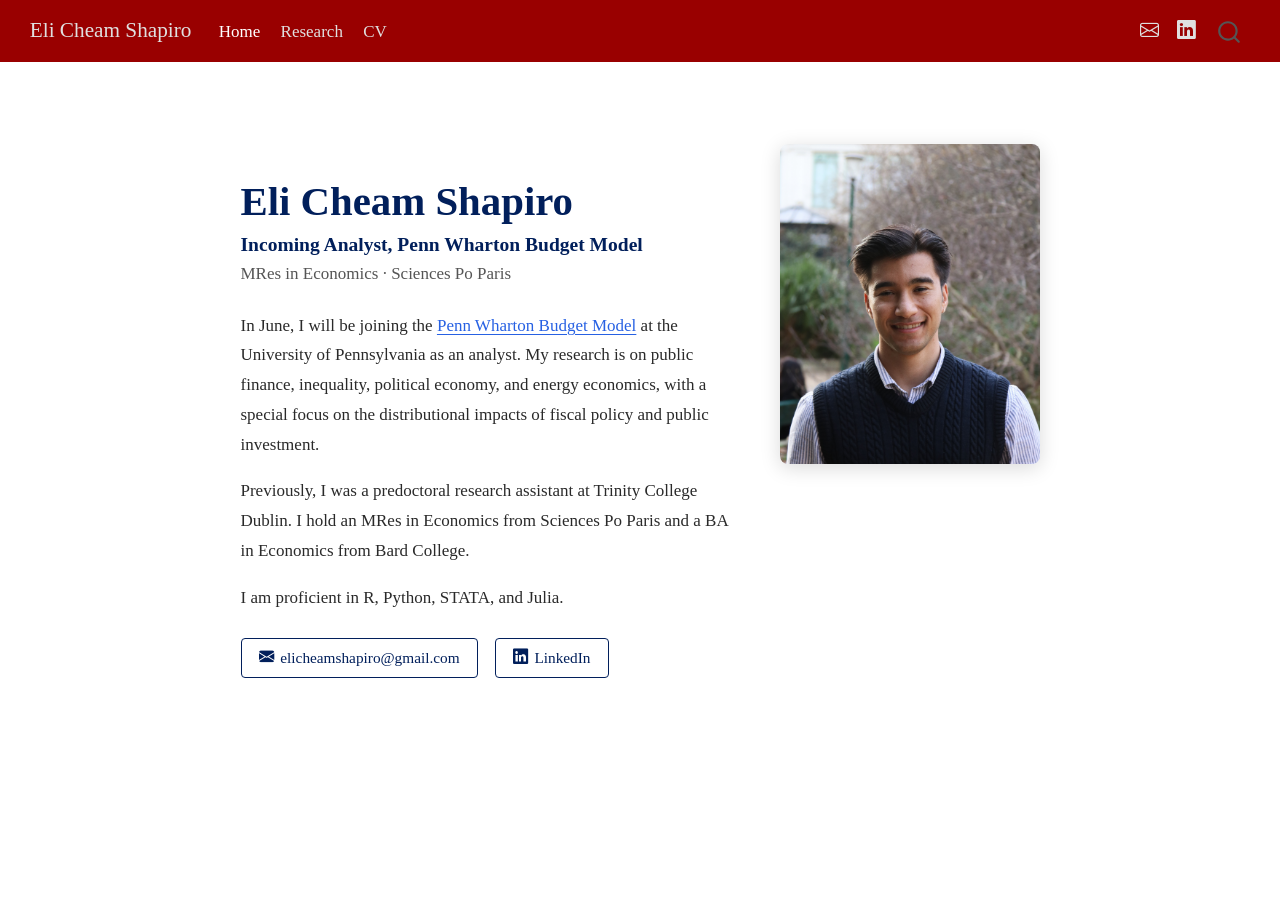
==== docs/index.html @ 426038b1 "Update paper title to utility-level, add energy economics to bio Co-Authored-By: Claude Sonnet 4.6 <" ====
<!DOCTYPE html>
<html xmlns="http://www.w3.org/1999/xhtml" lang="en" xml:lang="en"><head>

<meta charset="utf-8">
<meta name="generator" content="quarto-1.5.57">

<meta name="viewport" content="width=device-width, initial-scale=1.0, user-scalable=yes">


<title>Eli Cheam Shapiro</title>
<style>
code{white-space: pre-wrap;}
span.smallcaps{font-variant: small-caps;}
div.columns{display: flex; gap: min(4vw, 1.5em);}
div.column{flex: auto; overflow-x: auto;}
div.hanging-indent{margin-left: 1.5em; text-indent: -1.5em;}
ul.task-list{list-style: none;}
ul.task-list li input[type="checkbox"] {
  width: 0.8em;
  margin: 0 0.8em 0.2em -1em; /* quarto-specific, see https://github.com/quarto-dev/quarto-cli/issues/4556 */ 
  vertical-align: middle;
}
</style>


<script src="site_libs/quarto-nav/quarto-nav.js"></script>
<script src="site_libs/quarto-nav/headroom.min.js"></script>
<script src="site_libs/clipboard/clipboard.min.js"></script>
<script src="site_libs/quarto-search/autocomplete.umd.js"></script>
<script src="site_libs/quarto-search/fuse.min.js"></script>
<script src="site_libs/quarto-search/quarto-search.js"></script>
<meta name="quarto:offset" content="./">
<script src="site_libs/quarto-html/quarto.js"></script>
<script src="site_libs/quarto-html/popper.min.js"></script>
<script src="site_libs/quarto-html/tippy.umd.min.js"></script>
<script src="site_libs/quarto-html/anchor.min.js"></script>
<link href="site_libs/quarto-html/tippy.css" rel="stylesheet">
<link href="site_libs/quarto-html/quarto-syntax-highlighting.css" rel="stylesheet" id="quarto-text-highlighting-styles">
<script src="site_libs/bootstrap/bootstrap.min.js"></script>
<link href="site_libs/bootstrap/bootstrap-icons.css" rel="stylesheet">
<link href="site_libs/bootstrap/bootstrap.min.css" rel="stylesheet" id="quarto-bootstrap" data-mode="light">
<script id="quarto-search-options" type="application/json">{
  "location": "navbar",
  "copy-button": false,
  "collapse-after": 3,
  "panel-placement": "end",
  "type": "overlay",
  "limit": 50,
  "keyboard-shortcut": [
    "f",
    "/",
    "s"
  ],
  "show-item-context": false,
  "language": {
    "search-no-results-text": "No results",
    "search-matching-documents-text": "matching documents",
    "search-copy-link-title": "Copy link to search",
    "search-hide-matches-text": "Hide additional matches",
    "search-more-match-text": "more match in this document",
    "search-more-matches-text": "more matches in this document",
    "search-clear-button-title": "Clear",
    "search-text-placeholder": "",
    "search-detached-cancel-button-title": "Cancel",
    "search-submit-button-title": "Submit",
    "search-label": "Search"
  }
}</script>


<link rel="stylesheet" href="styles.css">
</head>

<body class="nav-fixed fullcontent">

<div id="quarto-search-results"></div>
  <header id="quarto-header" class="headroom fixed-top">
    <nav class="navbar navbar-expand-lg " data-bs-theme="dark">
      <div class="navbar-container container-fluid">
      <div class="navbar-brand-container mx-auto">
    <a class="navbar-brand" href="./index.html">
    <span class="navbar-title">Eli Cheam Shapiro</span>
    </a>
  </div>
            <div id="quarto-search" class="" title="Search"></div>
          <button class="navbar-toggler" type="button" data-bs-toggle="collapse" data-bs-target="#navbarCollapse" aria-controls="navbarCollapse" role="menu" aria-expanded="false" aria-label="Toggle navigation" onclick="if (window.quartoToggleHeadroom) { window.quartoToggleHeadroom(); }">
  <span class="navbar-toggler-icon"></span>
</button>
          <div class="collapse navbar-collapse" id="navbarCollapse">
            <ul class="navbar-nav navbar-nav-scroll me-auto">
  <li class="nav-item">
    <a class="nav-link active" href="./index.html" aria-current="page"> 
<span class="menu-text">Home</span></a>
  </li>  
  <li class="nav-item">
    <a class="nav-link" href="./research.html"> 
<span class="menu-text">Research</span></a>
  </li>  
  <li class="nav-item">
    <a class="nav-link" href="./cv.html"> 
<span class="menu-text">CV</span></a>
  </li>  
</ul>
            <ul class="navbar-nav navbar-nav-scroll ms-auto">
  <li class="nav-item compact">
    <a class="nav-link" href="mailto:elicheamshapiro@gmail.com"> <i class="bi bi-envelope" role="img">
</i> 
<span class="menu-text"></span></a>
  </li>  
  <li class="nav-item compact">
    <a class="nav-link" href="https://www.linkedin.com/in/eli-cheam-shapiro" target="_blank"> <i class="bi bi-linkedin" role="img">
</i> 
<span class="menu-text"></span></a>
  </li>  
</ul>
          </div> <!-- /navcollapse -->
            <div class="quarto-navbar-tools">
</div>
      </div> <!-- /container-fluid -->
    </nav>
</header>
<!-- content -->
<div id="quarto-content" class="quarto-container page-columns page-rows-contents page-layout-article page-navbar">
<!-- sidebar -->
<!-- margin-sidebar -->
    
<!-- main -->
<main class="content" id="quarto-document-content">




<div class="about-section">
  <div class="about-text">
    <h1 class="about-name">Eli Cheam Shapiro</h1>
    <p class="about-title">Incoming Analyst, Penn Wharton Budget Model</p>
    <p class="about-subtitle">MRes in Economics · Sciences Po Paris</p>

    <p class="about-bio">
      In June, I will be joining the
      <a href="https://budgetmodel.wharton.upenn.edu/" target="_blank">Penn Wharton Budget Model</a>
      at the University of Pennsylvania as an analyst. My research is on public finance, inequality, political economy, and energy economics, with a special focus on the distributional impacts of fiscal policy and public investment.
    </p>

    <p class="about-bio">
      Previously, I was a predoctoral research assistant at Trinity College Dublin.
      I hold an MRes in Economics from Sciences Po Paris
      and a BA in Economics from Bard College.
    </p>

    <p class="about-bio">
      I am proficient in R, Python, STATA, and Julia.
    </p>

    <div class="about-links">
      <a href="mailto:elicheamshapiro@gmail.com" class="about-link">
        <i class="bi bi-envelope-fill"></i> elicheamshapiro@gmail.com
      </a>
      <a href="https://www.linkedin.com/in/eli-cheam-shapiro" target="_blank" class="about-link">
        <i class="bi bi-linkedin"></i> LinkedIn
      </a>
    </div>
  </div>

  <div class="about-photo">
    <img src="assets/photo.jpg" alt="Eli Cheam Shapiro" class="profile-photo">
  </div>
</div>



</main> <!-- /main -->
<script id="quarto-html-after-body" type="application/javascript">
window.document.addEventListener("DOMContentLoaded", function (event) {
  const toggleBodyColorMode = (bsSheetEl) => {
    const mode = bsSheetEl.getAttribute("data-mode");
    const bodyEl = window.document.querySelector("body");
    if (mode === "dark") {
      bodyEl.classList.add("quarto-dark");
      bodyEl.classList.remove("quarto-light");
    } else {
      bodyEl.classList.add("quarto-light");
      bodyEl.classList.remove("quarto-dark");
    }
  }
  const toggleBodyColorPrimary = () => {
    const bsSheetEl = window.document.querySelector("link#quarto-bootstrap");
    if (bsSheetEl) {
      toggleBodyColorMode(bsSheetEl);
    }
  }
  toggleBodyColorPrimary();  
  const icon = "";
  const anchorJS = new window.AnchorJS();
  anchorJS.options = {
    placement: 'right',
    icon: icon
  };
  anchorJS.add('.anchored');
  const isCodeAnnotation = (el) => {
    for (const clz of el.classList) {
      if (clz.startsWith('code-annotation-')) {                     
        return true;
      }
    }
    return false;
  }
  const onCopySuccess = function(e) {
    // button target
    const button = e.trigger;
    // don't keep focus
    button.blur();
    // flash "checked"
    button.classList.add('code-copy-button-checked');
    var currentTitle = button.getAttribute("title");
    button.setAttribute("title", "Copied!");
    let tooltip;
    if (window.bootstrap) {
      button.setAttribute("data-bs-toggle", "tooltip");
      button.setAttribute("data-bs-placement", "left");
      button.setAttribute("data-bs-title", "Copied!");
      tooltip = new bootstrap.Tooltip(button, 
        { trigger: "manual", 
          customClass: "code-copy-button-tooltip",
          offset: [0, -8]});
      tooltip.show();    
    }
    setTimeout(function() {
      if (tooltip) {
        tooltip.hide();
        button.removeAttribute("data-bs-title");
        button.removeAttribute("data-bs-toggle");
        button.removeAttribute("data-bs-placement");
      }
      button.setAttribute("title", currentTitle);
      button.classList.remove('code-copy-button-checked');
    }, 1000);
    // clear code selection
    e.clearSelection();
  }
  const getTextToCopy = function(trigger) {
      const codeEl = trigger.previousElementSibling.cloneNode(true);
      for (const childEl of codeEl.children) {
        if (isCodeAnnotation(childEl)) {
          childEl.remove();
        }
      }
      return codeEl.innerText;
  }
  const clipboard = new window.ClipboardJS('.code-copy-button:not([data-in-quarto-modal])', {
    text: getTextToCopy
  });
  clipboard.on('success', onCopySuccess);
  if (window.document.getElementById('quarto-embedded-source-code-modal')) {
    // For code content inside modals, clipBoardJS needs to be initialized with a container option
    // TODO: Check when it could be a function (https://github.com/zenorocha/clipboard.js/issues/860)
    const clipboardModal = new window.ClipboardJS('.code-copy-button[data-in-quarto-modal]', {
      text: getTextToCopy,
      container: window.document.getElementById('quarto-embedded-source-code-modal')
    });
    clipboardModal.on('success', onCopySuccess);
  }
    var localhostRegex = new RegExp(/^(?:http|https):\/\/localhost\:?[0-9]*\//);
    var mailtoRegex = new RegExp(/^mailto:/);
      var filterRegex = new RegExp('/' + window.location.host + '/');
    var isInternal = (href) => {
        return filterRegex.test(href) || localhostRegex.test(href) || mailtoRegex.test(href);
    }
    // Inspect non-navigation links and adorn them if external
 	var links = window.document.querySelectorAll('a[href]:not(.nav-link):not(.navbar-brand):not(.toc-action):not(.sidebar-link):not(.sidebar-item-toggle):not(.pagination-link):not(.no-external):not([aria-hidden]):not(.dropdown-item):not(.quarto-navigation-tool):not(.about-link)');
    for (var i=0; i<links.length; i++) {
      const link = links[i];
      if (!isInternal(link.href)) {
        // undo the damage that might have been done by quarto-nav.js in the case of
        // links that we want to consider external
        if (link.dataset.originalHref !== undefined) {
          link.href = link.dataset.originalHref;
        }
      }
    }
  function tippyHover(el, contentFn, onTriggerFn, onUntriggerFn) {
    const config = {
      allowHTML: true,
      maxWidth: 500,
      delay: 100,
      arrow: false,
      appendTo: function(el) {
          return el.parentElement;
      },
      interactive: true,
      interactiveBorder: 10,
      theme: 'quarto',
      placement: 'bottom-start',
    };
    if (contentFn) {
      config.content = contentFn;
    }
    if (onTriggerFn) {
      config.onTrigger = onTriggerFn;
    }
    if (onUntriggerFn) {
      config.onUntrigger = onUntriggerFn;
    }
    window.tippy(el, config); 
  }
  const noterefs = window.document.querySelectorAll('a[role="doc-noteref"]');
  for (var i=0; i<noterefs.length; i++) {
    const ref = noterefs[i];
    tippyHover(ref, function() {
      // use id or data attribute instead here
      let href = ref.getAttribute('data-footnote-href') || ref.getAttribute('href');
      try { href = new URL(href).hash; } catch {}
      const id = href.replace(/^#\/?/, "");
      const note = window.document.getElementById(id);
      if (note) {
        return note.innerHTML;
      } else {
        return "";
      }
    });
  }
  const xrefs = window.document.querySelectorAll('a.quarto-xref');
  const processXRef = (id, note) => {
    // Strip column container classes
    const stripColumnClz = (el) => {
      el.classList.remove("page-full", "page-columns");
      if (el.children) {
        for (const child of el.children) {
          stripColumnClz(child);
        }
      }
    }
    stripColumnClz(note)
    if (id === null || id.startsWith('sec-')) {
      // Special case sections, only their first couple elements
      const container = document.createElement("div");
      if (note.children && note.children.length > 2) {
        container.appendChild(note.children[0].cloneNode(true));
        for (let i = 1; i < note.children.length; i++) {
          const child = note.children[i];
          if (child.tagName === "P" && child.innerText === "") {
            continue;
          } else {
            container.appendChild(child.cloneNode(true));
            break;
          }
        }
        if (window.Quarto?.typesetMath) {
          window.Quarto.typesetMath(container);
        }
        return container.innerHTML
      } else {
        if (window.Quarto?.typesetMath) {
          window.Quarto.typesetMath(note);
        }
        return note.innerHTML;
      }
    } else {
      // Remove any anchor links if they are present
      const anchorLink = note.querySelector('a.anchorjs-link');
      if (anchorLink) {
        anchorLink.remove();
      }
      if (window.Quarto?.typesetMath) {
        window.Quarto.typesetMath(note);
      }
      // TODO in 1.5, we should make sure this works without a callout special case
      if (note.classList.contains("callout")) {
        return note.outerHTML;
      } else {
        return note.innerHTML;
      }
    }
  }
  for (var i=0; i<xrefs.length; i++) {
    const xref = xrefs[i];
    tippyHover(xref, undefined, function(instance) {
      instance.disable();
      let url = xref.getAttribute('href');
      let hash = undefined; 
      if (url.startsWith('#')) {
        hash = url;
      } else {
        try { hash = new URL(url).hash; } catch {}
      }
      if (hash) {
        const id = hash.replace(/^#\/?/, "");
        const note = window.document.getElementById(id);
        if (note !== null) {
          try {
            const html = processXRef(id, note.cloneNode(true));
            instance.setContent(html);
          } finally {
            instance.enable();
            instance.show();
          }
        } else {
          // See if we can fetch this
          fetch(url.split('#')[0])
          .then(res => res.text())
          .then(html => {
            const parser = new DOMParser();
            const htmlDoc = parser.parseFromString(html, "text/html");
            const note = htmlDoc.getElementById(id);
            if (note !== null) {
              const html = processXRef(id, note);
              instance.setContent(html);
            } 
          }).finally(() => {
            instance.enable();
            instance.show();
          });
        }
      } else {
        // See if we can fetch a full url (with no hash to target)
        // This is a special case and we should probably do some content thinning / targeting
        fetch(url)
        .then(res => res.text())
        .then(html => {
          const parser = new DOMParser();
          const htmlDoc = parser.parseFromString(html, "text/html");
          const note = htmlDoc.querySelector('main.content');
          if (note !== null) {
            // This should only happen for chapter cross references
            // (since there is no id in the URL)
            // remove the first header
            if (note.children.length > 0 && note.children[0].tagName === "HEADER") {
              note.children[0].remove();
            }
            const html = processXRef(null, note);
            instance.setContent(html);
          } 
        }).finally(() => {
          instance.enable();
          instance.show();
        });
      }
    }, function(instance) {
    });
  }
      let selectedAnnoteEl;
      const selectorForAnnotation = ( cell, annotation) => {
        let cellAttr = 'data-code-cell="' + cell + '"';
        let lineAttr = 'data-code-annotation="' +  annotation + '"';
        const selector = 'span[' + cellAttr + '][' + lineAttr + ']';
        return selector;
      }
      const selectCodeLines = (annoteEl) => {
        const doc = window.document;
        const targetCell = annoteEl.getAttribute("data-target-cell");
        const targetAnnotation = annoteEl.getAttribute("data-target-annotation");
        const annoteSpan = window.document.querySelector(selectorForAnnotation(targetCell, targetAnnotation));
        const lines = annoteSpan.getAttribute("data-code-lines").split(",");
        const lineIds = lines.map((line) => {
          return targetCell + "-" + line;
        })
        let top = null;
        let height = null;
        let parent = null;
        if (lineIds.length > 0) {
            //compute the position of the single el (top and bottom and make a div)
            const el = window.document.getElementById(lineIds[0]);
            top = el.offsetTop;
            height = el.offsetHeight;
            parent = el.parentElement.parentElement;
          if (lineIds.length > 1) {
            const lastEl = window.document.getElementById(lineIds[lineIds.length - 1]);
            const bottom = lastEl.offsetTop + lastEl.offsetHeight;
            height = bottom - top;
          }
          if (top !== null && height !== null && parent !== null) {
            // cook up a div (if necessary) and position it 
            let div = window.document.getElementById("code-annotation-line-highlight");
            if (div === null) {
              div = window.document.createElement("div");
              div.setAttribute("id", "code-annotation-line-highlight");
              div.style.position = 'absolute';
              parent.appendChild(div);
            }
            div.style.top = top - 2 + "px";
            div.style.height = height + 4 + "px";
            div.style.left = 0;
            let gutterDiv = window.document.getElementById("code-annotation-line-highlight-gutter");
            if (gutterDiv === null) {
              gutterDiv = window.document.createElement("div");
              gutterDiv.setAttribute("id", "code-annotation-line-highlight-gutter");
              gutterDiv.style.position = 'absolute';
              const codeCell = window.document.getElementById(targetCell);
              const gutter = codeCell.querySelector('.code-annotation-gutter');
              gutter.appendChild(gutterDiv);
            }
            gutterDiv.style.top = top - 2 + "px";
            gutterDiv.style.height = height + 4 + "px";
          }
          selectedAnnoteEl = annoteEl;
        }
      };
      const unselectCodeLines = () => {
        const elementsIds = ["code-annotation-line-highlight", "code-annotation-line-highlight-gutter"];
        elementsIds.forEach((elId) => {
          const div = window.document.getElementById(elId);
          if (div) {
            div.remove();
          }
        });
        selectedAnnoteEl = undefined;
      };
        // Handle positioning of the toggle
    window.addEventListener(
      "resize",
      throttle(() => {
        elRect = undefined;
        if (selectedAnnoteEl) {
          selectCodeLines(selectedAnnoteEl);
        }
      }, 10)
    );
    function throttle(fn, ms) {
    let throttle = false;
    let timer;
      return (...args) => {
        if(!throttle) { // first call gets through
            fn.apply(this, args);
            throttle = true;
        } else { // all the others get throttled
            if(timer) clearTimeout(timer); // cancel #2
            timer = setTimeout(() => {
              fn.apply(this, args);
              timer = throttle = false;
            }, ms);
        }
      };
    }
      // Attach click handler to the DT
      const annoteDls = window.document.querySelectorAll('dt[data-target-cell]');
      for (const annoteDlNode of annoteDls) {
        annoteDlNode.addEventListener('click', (event) => {
          const clickedEl = event.target;
          if (clickedEl !== selectedAnnoteEl) {
            unselectCodeLines();
            const activeEl = window.document.querySelector('dt[data-target-cell].code-annotation-active');
            if (activeEl) {
              activeEl.classList.remove('code-annotation-active');
            }
            selectCodeLines(clickedEl);
            clickedEl.classList.add('code-annotation-active');
          } else {
            // Unselect the line
            unselectCodeLines();
            clickedEl.classList.remove('code-annotation-active');
          }
        });
      }
  const findCites = (el) => {
    const parentEl = el.parentElement;
    if (parentEl) {
      const cites = parentEl.dataset.cites;
      if (cites) {
        return {
          el,
          cites: cites.split(' ')
        };
      } else {
        return findCites(el.parentElement)
      }
    } else {
      return undefined;
    }
  };
  var bibliorefs = window.document.querySelectorAll('a[role="doc-biblioref"]');
  for (var i=0; i<bibliorefs.length; i++) {
    const ref = bibliorefs[i];
    const citeInfo = findCites(ref);
    if (citeInfo) {
      tippyHover(citeInfo.el, function() {
        var popup = window.document.createElement('div');
        citeInfo.cites.forEach(function(cite) {
          var citeDiv = window.document.createElement('div');
          citeDiv.classList.add('hanging-indent');
          citeDiv.classList.add('csl-entry');
          var biblioDiv = window.document.getElementById('ref-' + cite);
          if (biblioDiv) {
            citeDiv.innerHTML = biblioDiv.innerHTML;
          }
          popup.appendChild(citeDiv);
        });
        return popup.innerHTML;
      });
    }
  }
});
</script>
</div> <!-- /content -->




</body></html>
---- docs/site_libs/quarto-html/tippy.css ----
.tippy-box[data-animation=fade][data-state=hidden]{opacity:0}[data-tippy-root]{max-width:calc(100vw - 10px)}.tippy-box{position:relative;background-color:#333;color:#fff;border-radius:4px;font-size:14px;line-height:1.4;white-space:normal;outline:0;transition-property:transform,visibility,opacity}.tippy-box[data-placement^=top]>.tippy-arrow{bottom:0}.tippy-box[data-placement^=top]>.tippy-arrow:before{bottom:-7px;left:0;border-width:8px 8px 0;border-top-color:initial;transform-origin:center top}.tippy-box[data-placement^=bottom]>.tippy-arrow{top:0}.tippy-box[data-placement^=bottom]>.tippy-arrow:before{top:-7px;left:0;border-width:0 8px 8px;border-bottom-color:initial;transform-origin:center bottom}.tippy-box[data-placement^=left]>.tippy-arrow{right:0}.tippy-box[data-placement^=left]>.tippy-arrow:before{border-width:8px 0 8px 8px;border-left-color:initial;right:-7px;transform-origin:center left}.tippy-box[data-placement^=right]>.tippy-arrow{left:0}.tippy-box[data-placement^=right]>.tippy-arrow:before{left:-7px;border-width:8px 8px 8px 0;border-right-color:initial;transform-origin:center right}.tippy-box[data-inertia][data-state=visible]{transition-timing-function:cubic-bezier(.54,1.5,.38,1.11)}.tippy-arrow{width:16px;height:16px;color:#333}.tippy-arrow:before{content:"";position:absolute;border-color:transparent;border-style:solid}.tippy-content{position:relative;padding:5px 9px;z-index:1}
---- docs/site_libs/quarto-html/quarto-syntax-highlighting.css ----
/* quarto syntax highlight colors */
:root {
  --quarto-hl-ot-color: #003B4F;
  --quarto-hl-at-color: #657422;
  --quarto-hl-ss-color: #20794D;
  --quarto-hl-an-color: #5E5E5E;
  --quarto-hl-fu-color: #4758AB;
  --quarto-hl-st-color: #20794D;
  --quarto-hl-cf-color: #003B4F;
  --quarto-hl-op-color: #5E5E5E;
  --quarto-hl-er-color: #AD0000;
  --quarto-hl-bn-color: #AD0000;
  --quarto-hl-al-color: #AD0000;
  --quarto-hl-va-color: #111111;
  --quarto-hl-bu-color: inherit;
  --quarto-hl-ex-color: inherit;
  --quarto-hl-pp-color: #AD0000;
  --quarto-hl-in-color: #5E5E5E;
  --quarto-hl-vs-color: #20794D;
  --quarto-hl-wa-color: #5E5E5E;
  --quarto-hl-do-color: #5E5E5E;
  --quarto-hl-im-color: #00769E;
  --quarto-hl-ch-color: #20794D;
  --quarto-hl-dt-color: #AD0000;
  --quarto-hl-fl-color: #AD0000;
  --quarto-hl-co-color: #5E5E5E;
  --quarto-hl-cv-color: #5E5E5E;
  --quarto-hl-cn-color: #8f5902;
  --quarto-hl-sc-color: #5E5E5E;
  --quarto-hl-dv-color: #AD0000;
  --quarto-hl-kw-color: #003B4F;
}

/* other quarto variables */
:root {
  --quarto-font-monospace: SFMono-Regular, Menlo, Monaco, Consolas, "Liberation Mono", "Courier New", monospace;
}

pre > code.sourceCode > span {
  color: #003B4F;
}

code span {
  color: #003B4F;
}

code.sourceCode > span {
  color: #003B4F;
}

div.sourceCode,
div.sourceCode pre.sourceCode {
  color: #003B4F;
}

code span.ot {
  color: #003B4F;
  font-style: inherit;
}

code span.at {
  color: #657422;
  font-style: inherit;
}

code span.ss {
  color: #20794D;
  font-style: inherit;
}

code span.an {
  color: #5E5E5E;
  font-style: inherit;
}

code span.fu {
  color: #4758AB;
  font-style: inherit;
}

code span.st {
  color: #20794D;
  font-style: inherit;
}

code span.cf {
  color: #003B4F;
  font-weight: bold;
  font-style: inherit;
}

code span.op {
  color: #5E5E5E;
  font-style: inherit;
}

code span.er {
  color: #AD0000;
  font-style: inherit;
}

code span.bn {
  color: #AD0000;
  font-style: inherit;
}

code span.al {
  color: #AD0000;
  font-style: inherit;
}

code span.va {
  color: #111111;
  font-style: inherit;
}

code span.bu {
  font-style: inherit;
}

code span.ex {
  font-style: inherit;
}

code span.pp {
  color: #AD0000;
  font-style: inherit;
}

code span.in {
  color: #5E5E5E;
  font-style: inherit;
}

code span.vs {
  color: #20794D;
  font-style: inherit;
}

code span.wa {
  color: #5E5E5E;
  font-style: italic;
}

code span.do {
  color: #5E5E5E;
  font-style: italic;
}

code span.im {
  color: #00769E;
  font-style: inherit;
}

code span.ch {
  color: #20794D;
  font-style: inherit;
}

code span.dt {
  color: #AD0000;
  font-style: inherit;
}

code span.fl {
  color: #AD0000;
  font-style: inherit;
}

code span.co {
  color: #5E5E5E;
  font-style: inherit;
}

code span.cv {
  color: #5E5E5E;
  font-style: italic;
}

code span.cn {
  color: #8f5902;
  font-style: inherit;
}

code span.sc {
  color: #5E5E5E;
  font-style: inherit;
}

code span.dv {
  color: #AD0000;
  font-style: inherit;
}

code span.kw {
  color: #003B4F;
  font-weight: bold;
  font-style: inherit;
}

.prevent-inlining {
  content: "</";
}

/*# sourceMappingURL=debc5d5d77c3f9108843748ff7464032.css.map */
---- docs/styles.css ----
/* ── Penn Colors ── */
/* Penn Blue: #011F5B | Penn Red: #990000 */

/* ── General ── */
body {
  font-family: "Georgia", serif;
  color: #1a1a1a;
}

.navbar {
  background-color: #990000 !important;
}

.navbar-nav.navbar-nav-scroll {
  overflow: visible !important;
  flex-wrap: nowrap !important;
}

.navbar-brand,
.nav-link {
  color: #e0e0e0 !important;
}

.nav-link:hover,
.nav-link.active {
  color: #ffffff !important;
}

/* ── Home / About section ── */
.about-section {
  display: flex;
  flex-direction: row;
  align-items: flex-start;
  gap: 3rem;
  margin-top: 3rem;
  max-width: 960px;
}

.about-text {
  flex: 1;
}

.about-name {
  font-size: 2.4rem;
  font-weight: 700;
  margin-bottom: 0.2rem;
  color: #011F5B;
}

.about-title {
  font-size: 1.15rem;
  font-weight: 600;
  color: #011F5B;
  margin-bottom: 0.1rem;
}

.about-subtitle {
  font-size: 1rem;
  color: #555;
  margin-bottom: 1.4rem;
}

.about-bio {
  font-size: 1rem;
  line-height: 1.75;
  margin-bottom: 1rem;
  color: #2a2a2a;
}

.about-links {
  display: flex;
  flex-wrap: wrap;
  gap: 1rem;
  margin-top: 1.5rem;
}

.about-link {
  display: inline-flex;
  align-items: center;
  gap: 0.4rem;
  padding: 0.45rem 1rem;
  border: 1.5px solid #011F5B;
  border-radius: 4px;
  color: #011F5B;
  text-decoration: none;
  font-size: 0.9rem;
  transition: background-color 0.2s, color 0.2s;
}

.about-link:hover {
  background-color: #011F5B;
  color: #fff;
}

/* ── Profile photo ── */
.about-photo {
  flex-shrink: 0;
  width: 260px;
}

.profile-photo {
  width: 100%;
  border-radius: 8px;
  object-fit: cover;
  box-shadow: 0 4px 20px rgba(0, 0, 0, 0.15);
}

/* ── Research page ── */
h3 {
  margin-top: 2rem;
  color: #011F5B;
  font-size: 1.15rem;
}

hr {
  border-top: 1px solid #ddd;
  margin: 1.5rem 0;
}

.paper-btn {
  display: inline-block;
  padding: 0.2rem 0.6rem;
  border: 1.5px solid #011F5B;
  border-radius: 4px;
  color: #011F5B !important;
  text-decoration: none !important;
  font-size: 0.85rem;
  font-family: sans-serif;
  margin-right: 0.3rem;
  margin-bottom: 0.8rem;
  transition: background-color 0.2s, color 0.2s;
}

.paper-btn:hover {
  background-color: #011F5B;
  color: #fff !important;
}


/* ── CV entries ── */
.cv-entry {
  margin-bottom: 1.6rem;
}

.cv-header {
  display: flex;
  justify-content: space-between;
  align-items: baseline;
  gap: 1.5rem;
}

.cv-org {
  font-weight: 800;
  color: #1a1a1a;
}

.cv-date {
  white-space: nowrap;
  flex-shrink: 0;
  color: #333;
}

.cv-role {
  font-style: italic;
  margin-top: 0.2rem;
}

.cv-detail {
  margin-top: 0.2rem;
  color: #333;
}

/* ── Responsive ── */
@media (max-width: 768px) {
  .about-section {
    flex-direction: column-reverse;
  }
  .about-photo {
    width: 100%;
    max-width: 300px;
    margin: 0 auto;
  }
}
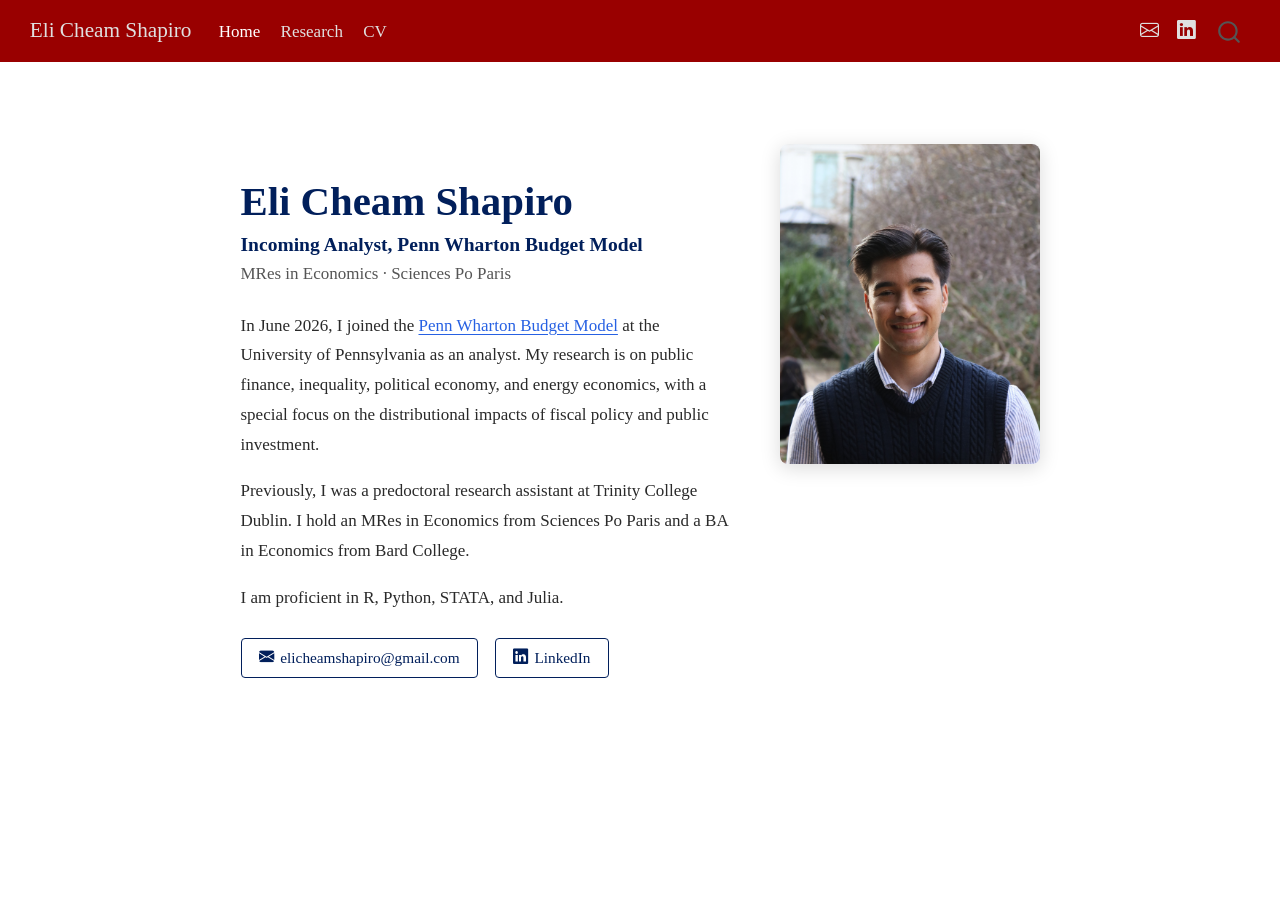
==== commit af3ad693: "Update bio to reflect joining PWBM in June 2026 Co-Authored-By: Claude Sonnet 4.6 <noreply@anthropic" ====
--- a/docs/index.html
+++ b/docs/index.html
@@ -137,7 +137,7 @@
     <p class="about-subtitle">MRes in Economics · Sciences Po Paris</p>
 
     <p class="about-bio">
-      In June, I will be joining the
+      In June 2026, I joined the
       <a href="https://budgetmodel.wharton.upenn.edu/" target="_blank">Penn Wharton Budget Model</a>
       at the University of Pennsylvania as an analyst. My research is on public finance, inequality, political economy, and energy economics, with a special focus on the distributional impacts of fiscal policy and public investment.
     </p>
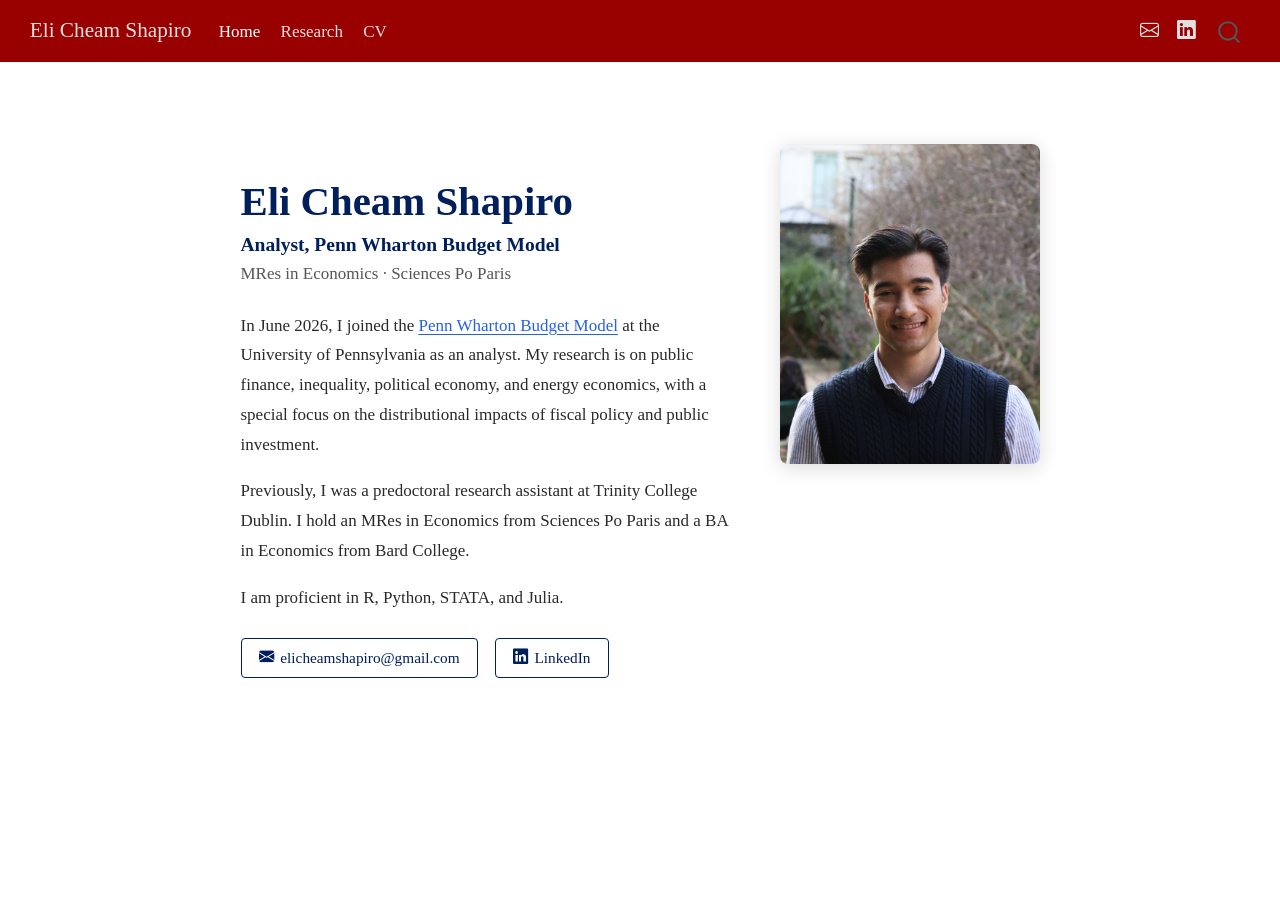
==== commit 72cfb02f: "Remove 'Incoming' from title Co-Authored-By: Claude Sonnet 4.6 <noreply@anthropic.com>" ====
--- a/docs/index.html
+++ b/docs/index.html
@@ -133,7 +133,7 @@
 <div class="about-section">
   <div class="about-text">
     <h1 class="about-name">Eli Cheam Shapiro</h1>
-    <p class="about-title">Incoming Analyst, Penn Wharton Budget Model</p>
+    <p class="about-title">Analyst, Penn Wharton Budget Model</p>
     <p class="about-subtitle">MRes in Economics · Sciences Po Paris</p>
 
     <p class="about-bio">
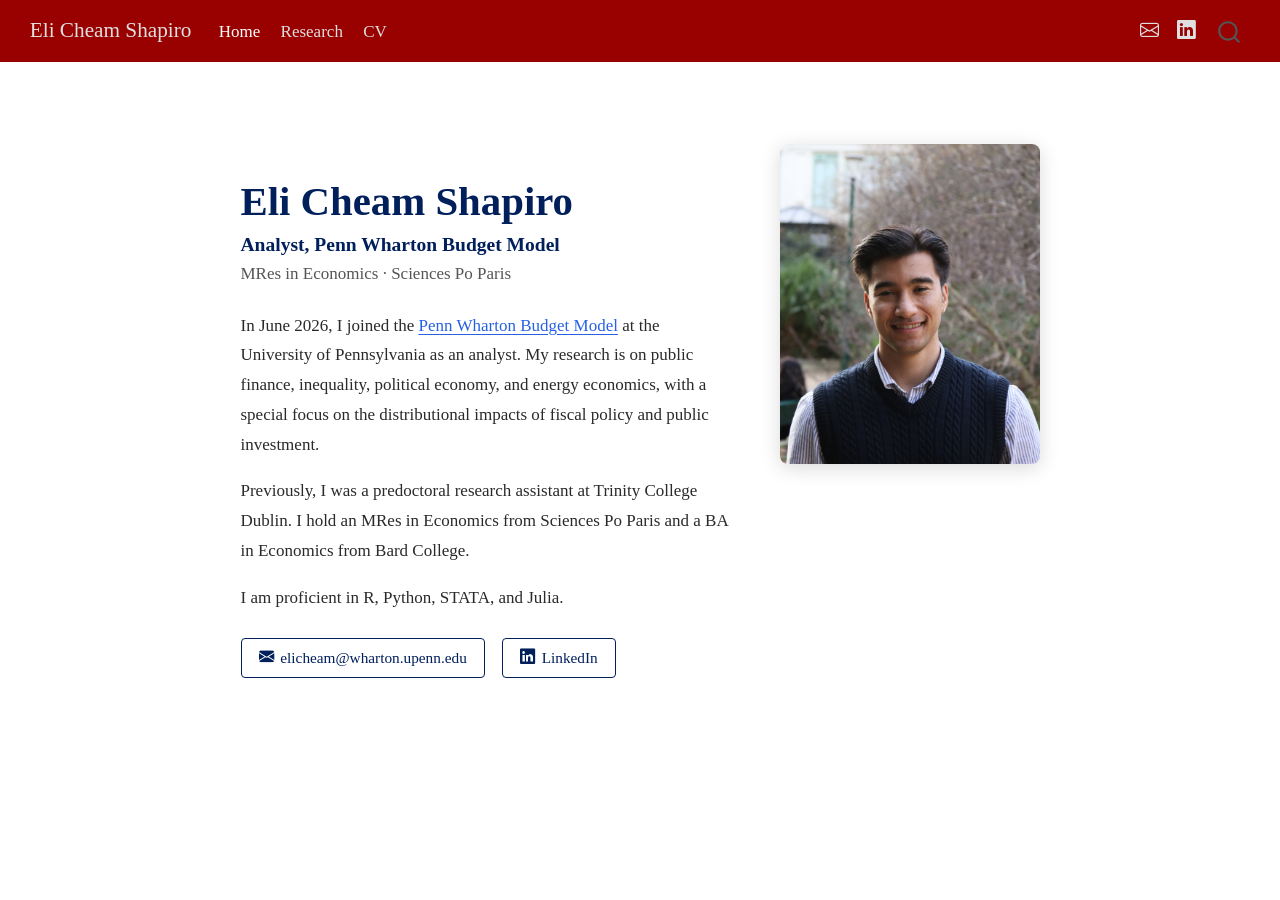
==== commit 6da5e545: "Update email to Wharton address Co-Authored-By: Claude Sonnet 4.6 <noreply@anthropic.com>" ====
--- a/docs/index.html
+++ b/docs/index.html
@@ -103,7 +103,7 @@
 </ul>
             <ul class="navbar-nav navbar-nav-scroll ms-auto">
   <li class="nav-item compact">
-    <a class="nav-link" href="mailto:elicheamshapiro@gmail.com"> <i class="bi bi-envelope" role="img">
+    <a class="nav-link" href="mailto:elicheam@wharton.upenn.edu"> <i class="bi bi-envelope" role="img">
 </i> 
 <span class="menu-text"></span></a>
   </li>  
@@ -153,8 +153,8 @@
     </p>
 
     <div class="about-links">
-      <a href="mailto:elicheamshapiro@gmail.com" class="about-link">
-        <i class="bi bi-envelope-fill"></i> elicheamshapiro@gmail.com
+      <a href="mailto:elicheam@wharton.upenn.edu" class="about-link">
+        <i class="bi bi-envelope-fill"></i> elicheam@wharton.upenn.edu
       </a>
       <a href="https://www.linkedin.com/in/eli-cheam-shapiro" target="_blank" class="about-link">
         <i class="bi bi-linkedin"></i> LinkedIn
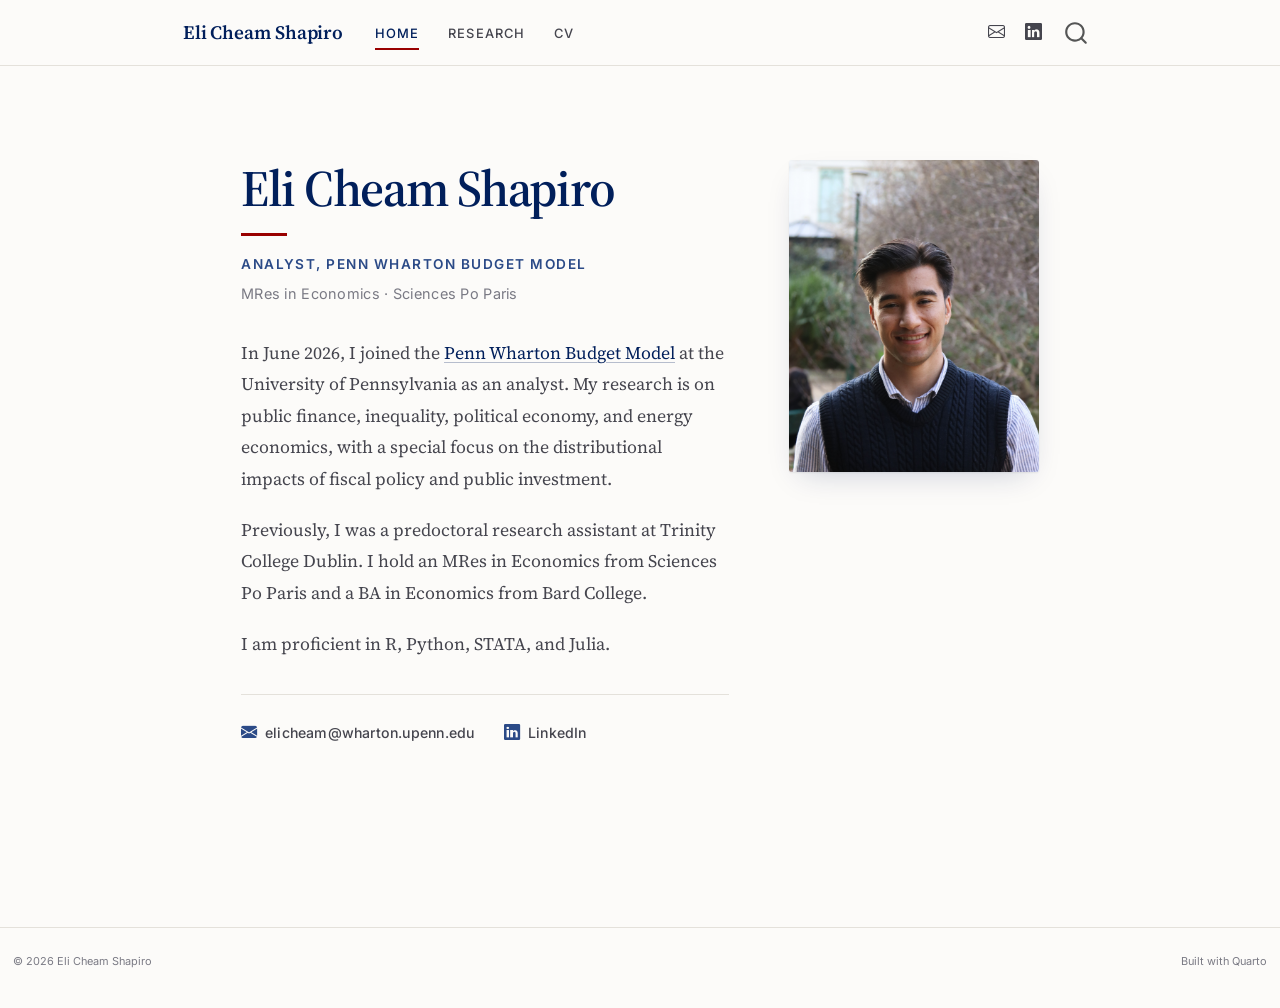
==== commit 84aefed7: "Redesign site: new type system, navy/red palette, restyled pages - Load Source Serif 4 + Inter; repl" ====
--- a/docs/index.html
+++ b/docs/index.html
@@ -24,7 +24,6 @@
 
 
 <script src="site_libs/quarto-nav/quarto-nav.js"></script>
-<script src="site_libs/quarto-nav/headroom.min.js"></script>
 <script src="site_libs/clipboard/clipboard.min.js"></script>
 <script src="site_libs/quarto-search/autocomplete.umd.js"></script>
 <script src="site_libs/quarto-search/fuse.min.js"></script>
@@ -33,7 +32,6 @@
 <script src="site_libs/quarto-html/quarto.js"></script>
 <script src="site_libs/quarto-html/popper.min.js"></script>
 <script src="site_libs/quarto-html/tippy.umd.min.js"></script>
-<script src="site_libs/quarto-html/anchor.min.js"></script>
 <link href="site_libs/quarto-html/tippy.css" rel="stylesheet">
 <link href="site_libs/quarto-html/quarto-syntax-highlighting.css" rel="stylesheet" id="quarto-text-highlighting-styles">
 <script src="site_libs/bootstrap/bootstrap.min.js"></script>
@@ -66,6 +64,9 @@
     "search-label": "Search"
   }
 }</script>
+<link rel="preconnect" href="https://fonts.googleapis.com">
+<link rel="preconnect" href="https://fonts.gstatic.com" crossorigin="">
+<link href="https://fonts.googleapis.com/css2?family=Source+Serif+4:ital,opsz,wght@0,8..60,400;0,8..60,600;1,8..60,400&amp;family=Inter:wght@400;500;600&amp;display=swap" rel="stylesheet">
 
 
 <link rel="stylesheet" href="styles.css">
@@ -103,12 +104,12 @@
 </ul>
             <ul class="navbar-nav navbar-nav-scroll ms-auto">
   <li class="nav-item compact">
-    <a class="nav-link" href="mailto:elicheam@wharton.upenn.edu"> <i class="bi bi-envelope" role="img">
+    <a class="nav-link" href="mailto:elicheam@wharton.upenn.edu"> <i class="bi bi-envelope" role="img" aria-label="Email">
 </i> 
 <span class="menu-text"></span></a>
   </li>  
   <li class="nav-item compact">
-    <a class="nav-link" href="https://www.linkedin.com/in/eli-cheam-shapiro" target="_blank"> <i class="bi bi-linkedin" role="img">
+    <a class="nav-link" href="https://www.linkedin.com/in/eli-cheam-shapiro" target="_blank"> <i class="bi bi-linkedin" role="img" aria-label="LinkedIn">
 </i> 
 <span class="menu-text"></span></a>
   </li>  
@@ -190,13 +191,6 @@
     }
   }
   toggleBodyColorPrimary();  
-  const icon = "";
-  const anchorJS = new window.AnchorJS();
-  anchorJS.options = {
-    placement: 'right',
-    icon: icon
-  };
-  anchorJS.add('.anchored');
   const isCodeAnnotation = (el) => {
     for (const clz of el.classList) {
       if (clz.startsWith('code-annotation-')) {                     
@@ -591,6 +585,19 @@
 });
 </script>
 </div> <!-- /content -->
+<footer class="footer">
+  <div class="nav-footer">
+    <div class="nav-footer-left">
+<p>© 2026 Eli Cheam Shapiro</p>
+</div>   
+    <div class="nav-footer-center">
+      &nbsp;
+    </div>
+    <div class="nav-footer-right">
+<p>Built with <a href="https://quarto.org">Quarto</a></p>
+</div>
+  </div>
+</footer>
 
 
 
--- a/docs/styles.css
+++ b/docs/styles.css
@@ -1,14 +1,100 @@
-/* ── Penn Colors ── */
-/* Penn Blue: #011F5B | Penn Red: #990000 */
-
-/* ── General ── */
+/* ==========================================================================
+   Eli Cheam Shapiro — personal site
+   Palette anchored on Penn Blue (#011F5B) with Penn Red (#990000) as accent.
+   ========================================================================== */
+
+:root {
+  /* Ink */
+  --ink:        #1b1b1f;
+  --ink-soft:   #45454e;
+  --ink-faint:  #7a7a84;
+
+  /* Brand */
+  --navy:       #011F5B;
+  --navy-soft:  #2b4a87;
+  --red:        #990000;
+
+  /* Ground */
+  --paper:      #fcfbf9;
+  --surface:    #ffffff;
+  --rule:       #e4e1db;
+  --rule-soft:  #efedE8;
+
+  /* Type */
+  --serif: "Source Serif 4", Georgia, "Times New Roman", serif;
+  --sans:  "Inter", -apple-system, BlinkMacSystemFont, "Segoe UI", sans-serif;
+
+  /* Rhythm */
+  --measure: 64ch;
+  --pad:     1.5rem;
+}
+
+/* ── Base ────────────────────────────────────────────────────────────────── */
+
+html {
+  scroll-behavior: smooth;
+}
+
 body {
-  font-family: "Georgia", serif;
-  color: #1a1a1a;
-}
+  font-family: var(--serif);
+  font-size: 1.02rem;
+  line-height: 1.72;
+  color: var(--ink);
+  background-color: var(--paper);
+  -webkit-font-smoothing: antialiased;
+  text-rendering: optimizeLegibility;
+}
+
+main.content,
+#quarto-content > main {
+  max-width: 940px;
+  padding-top: 1rem;
+}
+
+a {
+  color: var(--navy);
+  text-decoration-color: rgba(1, 31, 91, 0.28);
+  text-underline-offset: 0.18em;
+  text-decoration-thickness: 1px;
+  transition: color 0.18s ease, text-decoration-color 0.18s ease;
+}
+
+a:hover {
+  color: var(--red);
+  text-decoration-color: rgba(153, 0, 0, 0.5);
+}
+
+::selection {
+  background: rgba(1, 31, 91, 0.14);
+}
+
+/* ── Navbar ──────────────────────────────────────────────────────────────── */
 
 .navbar {
-  background-color: #990000 !important;
+  background-color: rgba(252, 251, 249, 0.92) !important;
+  backdrop-filter: saturate(180%) blur(10px);
+  -webkit-backdrop-filter: saturate(180%) blur(10px);
+  border-bottom: 1px solid var(--rule);
+  padding-top: 0.55rem;
+  padding-bottom: 0.55rem;
+  box-shadow: none;
+}
+
+.navbar > .container-fluid,
+.navbar > .container {
+  max-width: 940px;
+}
+
+.navbar-brand {
+  font-family: var(--serif) !important;
+  font-size: 1.12rem !important;
+  font-weight: 600 !important;
+  letter-spacing: -0.005em;
+  color: var(--navy) !important;
+}
+
+.navbar-brand:hover {
+  color: var(--red) !important;
 }
 
 .navbar-nav.navbar-nav-scroll {
@@ -16,130 +102,375 @@
   flex-wrap: nowrap !important;
 }
 
-.navbar-brand,
-.nav-link {
-  color: #e0e0e0 !important;
-}
-
-.nav-link:hover,
-.nav-link.active {
-  color: #ffffff !important;
-}
-
-/* ── Home / About section ── */
+.navbar .nav-link {
+  position: relative;
+  font-family: var(--sans) !important;
+  font-size: 0.76rem !important;
+  font-weight: 500;
+  letter-spacing: 0.09em;
+  text-transform: uppercase;
+  color: var(--ink-soft) !important;
+  padding-left: 0.85rem !important;
+  padding-right: 0.85rem !important;
+}
+
+/* Red underline grows in on hover / stays on the active page */
+.navbar .nav-link::after {
+  content: "";
+  position: absolute;
+  left: 0.85rem;
+  right: 0.85rem;
+  bottom: 0.15rem;
+  height: 2px;
+  background: var(--red);
+  transform: scaleX(0);
+  transform-origin: left;
+  transition: transform 0.22s ease;
+}
+
+.navbar .nav-link:hover,
+.navbar .nav-link.active {
+  color: var(--navy) !important;
+}
+
+.navbar .nav-link:hover::after,
+.navbar .nav-link.active::after {
+  transform: scaleX(1);
+}
+
+/* Icon links on the right sit closer together and lose the underline */
+.navbar .navbar-nav.ms-auto .nav-link,
+.navbar .quarto-navbar-tools .nav-link {
+  font-size: 1rem !important;
+  padding-left: 0.5rem !important;
+  padding-right: 0.5rem !important;
+}
+
+.navbar .navbar-nav.ms-auto .nav-link::after,
+.navbar .quarto-navbar-tools .nav-link::after {
+  display: none;
+}
+
+.navbar-toggler {
+  border-color: var(--rule);
+}
+
+/* ── Page titles (Research, CV) ──────────────────────────────────────────── */
+
+#title-block-header .quarto-title h1.title,
+h1.title {
+  font-family: var(--serif);
+  font-size: 2.3rem;
+  font-weight: 600;
+  letter-spacing: -0.018em;
+  color: var(--navy);
+  margin-bottom: 0.5rem;
+  padding-bottom: 0;
+  border-bottom: none;
+}
+
+#title-block-header {
+  margin-bottom: 2.2rem;
+  padding-bottom: 0;
+  border-bottom: none;
+}
+
+/* Short red rule beneath every page title */
+#title-block-header .quarto-title::after {
+  content: "";
+  display: block;
+  width: 46px;
+  height: 3px;
+  background: var(--red);
+  margin-top: 0.9rem;
+}
+
+/* ── Home / hero ─────────────────────────────────────────────────────────── */
+
 .about-section {
   display: flex;
   flex-direction: row;
   align-items: flex-start;
-  gap: 3rem;
-  margin-top: 3rem;
-  max-width: 960px;
+  gap: 3.5rem;
+  margin-top: 3.5rem;
+  margin-bottom: 2rem;
 }
 
 .about-text {
   flex: 1;
+  min-width: 0;
 }
 
 .about-name {
-  font-size: 2.4rem;
-  font-weight: 700;
-  margin-bottom: 0.2rem;
-  color: #011F5B;
+  font-family: var(--serif);
+  font-size: 3rem;
+  font-weight: 600;
+  line-height: 1.1;
+  letter-spacing: -0.025em;
+  color: var(--navy);
+  margin: 0 0 1rem 0;
+}
+
+/* Red rule under the name */
+.about-name::after {
+  content: "";
+  display: block;
+  width: 46px;
+  height: 3px;
+  background: var(--red);
+  margin-top: 1rem;
 }
 
 .about-title {
-  font-size: 1.15rem;
-  font-weight: 600;
-  color: #011F5B;
-  margin-bottom: 0.1rem;
+  font-family: var(--sans);
+  font-size: 0.8rem;
+  font-weight: 600;
+  letter-spacing: 0.11em;
+  text-transform: uppercase;
+  color: var(--navy-soft);
+  margin: 0 0 0.35rem 0;
 }
 
 .about-subtitle {
-  font-size: 1rem;
-  color: #555;
-  margin-bottom: 1.4rem;
+  font-family: var(--sans);
+  font-size: 0.85rem;
+  font-weight: 400;
+  letter-spacing: 0.02em;
+  color: var(--ink-faint);
+  margin: 0 0 1.8rem 0;
 }
 
 .about-bio {
-  font-size: 1rem;
-  line-height: 1.75;
-  margin-bottom: 1rem;
-  color: #2a2a2a;
-}
-
+  font-size: 1.04rem;
+  line-height: 1.78;
+  max-width: var(--measure);
+  color: var(--ink-soft);
+  margin: 0 0 1.15rem 0;
+}
+
+.about-bio strong {
+  color: var(--ink);
+  font-weight: 600;
+}
+
+/* Contact links — understated, ruled rather than boxed */
 .about-links {
   display: flex;
   flex-wrap: wrap;
-  gap: 1rem;
-  margin-top: 1.5rem;
+  align-items: center;
+  gap: 1.75rem;
+  margin-top: 2rem;
+  padding-top: 1.4rem;
+  border-top: 1px solid var(--rule);
 }
 
 .about-link {
   display: inline-flex;
   align-items: center;
-  gap: 0.4rem;
-  padding: 0.45rem 1rem;
-  border: 1.5px solid #011F5B;
-  border-radius: 4px;
-  color: #011F5B;
+  gap: 0.45rem;
+  font-family: var(--sans);
+  font-size: 0.83rem;
+  font-weight: 500;
+  letter-spacing: 0.015em;
+  color: var(--ink-soft);
   text-decoration: none;
-  font-size: 0.9rem;
-  transition: background-color 0.2s, color 0.2s;
+  border: none;
+  padding: 0;
+  border-bottom: 1px solid transparent;
+  transition: color 0.18s ease, border-color 0.18s ease;
+}
+
+.about-link i {
+  font-size: 0.95rem;
+  color: var(--navy-soft);
+  transition: color 0.18s ease;
 }
 
 .about-link:hover {
-  background-color: #011F5B;
-  color: #fff;
-}
-
-/* ── Profile photo ── */
+  color: var(--red);
+  background: none;
+  border-bottom-color: rgba(153, 0, 0, 0.4);
+}
+
+.about-link:hover i {
+  color: var(--red);
+}
+
+/* ── Profile photo ───────────────────────────────────────────────────────── */
+
 .about-photo {
   flex-shrink: 0;
-  width: 260px;
+  width: 250px;
 }
 
 .profile-photo {
   width: 100%;
-  border-radius: 8px;
+  aspect-ratio: 4 / 5;
   object-fit: cover;
-  box-shadow: 0 4px 20px rgba(0, 0, 0, 0.15);
-}
-
-/* ── Research page ── */
-h3 {
-  margin-top: 2rem;
-  color: #011F5B;
-  font-size: 1.15rem;
-}
-
-hr {
-  border-top: 1px solid #ddd;
-  margin: 1.5rem 0;
+  border-radius: 3px;
+  box-shadow:
+    0 1px 2px rgba(27, 27, 31, 0.07),
+    0 12px 30px -12px rgba(1, 31, 91, 0.22);
+}
+
+/* ── Section headings (Research) ─────────────────────────────────────────── */
+
+.section-label {
+  font-family: var(--sans);
+  font-size: 0.72rem;
+  font-weight: 600;
+  letter-spacing: 0.14em;
+  text-transform: uppercase;
+  color: var(--red);
+  margin: 3.2rem 0 0 0;
+  padding-top: 1.1rem;
+  border-top: 2px solid var(--navy);
+}
+
+.section-label:first-of-type {
+  margin-top: 0.5rem;
+}
+
+.section-note {
+  font-family: var(--sans);
+  font-size: 0.85rem;
+  color: var(--ink-faint);
+  margin: 0.5rem 0 0 0;
+  max-width: var(--measure);
+}
+
+/* ── Paper entries ───────────────────────────────────────────────────────── */
+
+.paper-list {
+  margin-top: 0.6rem;
+}
+
+details.paper {
+  padding: 1.35rem 0;
+  border-bottom: 1px solid var(--rule-soft);
+}
+
+details.paper summary {
+  list-style: none;
+  cursor: pointer;
+  display: grid;
+  grid-template-columns: 1.1rem 1fr;
+  column-gap: 0.6rem;
+  align-items: start;
+}
+
+details.paper summary::-webkit-details-marker {
+  display: none;
+}
+
+/* Chevron */
+details.paper summary::before {
+  content: "";
+  grid-column: 1;
+  width: 0.42rem;
+  height: 0.42rem;
+  margin-top: 0.52em;
+  border-right: 1.6px solid var(--navy-soft);
+  border-bottom: 1.6px solid var(--navy-soft);
+  transform: rotate(-45deg);
+  transition: transform 0.22s ease, border-color 0.18s ease;
+}
+
+details.paper[open] summary::before {
+  transform: rotate(45deg);
+}
+
+details.paper summary:hover::before {
+  border-color: var(--red);
+}
+
+details.paper summary .paper-title {
+  grid-column: 2;
+  font-family: var(--serif);
+  font-size: 1.18rem;
+  font-weight: 600;
+  line-height: 1.4;
+  letter-spacing: -0.008em;
+  color: var(--navy);
+  transition: color 0.18s ease;
+}
+
+details.paper summary:hover .paper-title {
+  color: var(--red);
+}
+
+details.paper summary .paper-meta {
+  grid-column: 2;
+  display: block;
+  font-family: var(--sans);
+  font-size: 0.75rem;
+  font-weight: 500;
+  font-style: normal;
+  letter-spacing: 0.08em;
+  text-transform: uppercase;
+  color: var(--ink-faint);
+  margin-top: 0.42rem;
+}
+
+details.paper .paper-abstract {
+  margin: 1rem 0 0 calc(1.1rem + 0.6rem);
+  padding-left: 1.15rem;
+  border-left: 2px solid var(--rule);
+  max-width: var(--measure);
+  font-size: 0.97rem;
+  line-height: 1.72;
+  color: var(--ink-soft);
+}
+
+.paper-abstract p:last-child {
+  margin-bottom: 0;
+}
+
+/* Small bordered action button (SSRN, PDF, replication) */
+.paper-actions {
+  display: flex;
+  flex-wrap: wrap;
+  gap: 0.55rem;
+  margin-top: 1.1rem;
 }
 
 .paper-btn {
-  display: inline-block;
-  padding: 0.2rem 0.6rem;
-  border: 1.5px solid #011F5B;
-  border-radius: 4px;
-  color: #011F5B !important;
+  display: inline-flex;
+  align-items: center;
+  gap: 0.35rem;
+  padding: 0.32rem 0.8rem;
+  border: 1px solid rgba(1, 31, 91, 0.35);
+  border-radius: 3px;
+  font-family: var(--sans);
+  font-size: 0.75rem;
+  font-weight: 500;
+  letter-spacing: 0.045em;
+  color: var(--navy) !important;
   text-decoration: none !important;
-  font-size: 0.85rem;
-  font-family: sans-serif;
-  margin-right: 0.3rem;
-  margin-bottom: 0.8rem;
-  transition: background-color 0.2s, color 0.2s;
+  background: var(--surface);
+  transition: background-color 0.18s ease, color 0.18s ease, border-color 0.18s ease;
 }
 
 .paper-btn:hover {
-  background-color: #011F5B;
+  background-color: var(--navy);
+  border-color: var(--navy);
   color: #fff !important;
 }
 
-
-/* ── CV entries ── */
+/* ── CV page ─────────────────────────────────────────────────────────────── */
+
+.cv-embed {
+  width: 100%;
+  height: 78vh;
+  min-height: 520px;
+  margin-top: 1.6rem;
+  border: 1px solid var(--rule);
+  border-radius: 3px;
+  background: var(--surface);
+}
+
 .cv-entry {
-  margin-bottom: 1.6rem;
+  margin-bottom: 1.7rem;
 }
 
 .cv-header {
@@ -150,34 +481,114 @@
 }
 
 .cv-org {
-  font-weight: 800;
-  color: #1a1a1a;
+  font-weight: 600;
+  color: var(--ink);
 }
 
 .cv-date {
   white-space: nowrap;
   flex-shrink: 0;
-  color: #333;
+  font-family: var(--sans);
+  font-size: 0.8rem;
+  color: var(--ink-faint);
 }
 
 .cv-role {
   font-style: italic;
-  margin-top: 0.2rem;
+  margin-top: 0.15rem;
+  color: var(--ink-soft);
 }
 
 .cv-detail {
   margin-top: 0.2rem;
-  color: #333;
-}
-
-/* ── Responsive ── */
+  color: var(--ink-soft);
+}
+
+/* ── Footer ──────────────────────────────────────────────────────────────── */
+
+.nav-footer {
+  background-color: transparent;
+  border-top: 1px solid var(--rule);
+  margin-top: 4rem;
+  padding-top: 1.4rem;
+  padding-bottom: 1.4rem;
+  font-family: var(--sans);
+  font-size: 0.78rem;
+  color: var(--ink-faint);
+}
+
+.nav-footer a {
+  color: var(--ink-faint);
+  text-decoration: none;
+}
+
+.nav-footer a:hover {
+  color: var(--red);
+}
+
+/* ── Misc ────────────────────────────────────────────────────────────────── */
+
+hr {
+  border: none;
+  border-top: 1px solid var(--rule);
+  margin: 2.4rem 0;
+  opacity: 1;
+}
+
+h2, h3 {
+  font-family: var(--serif);
+  color: var(--navy);
+  font-weight: 600;
+  letter-spacing: -0.01em;
+}
+
+h2 { font-size: 1.5rem; margin-top: 2.6rem; }
+h3 { font-size: 1.18rem; margin-top: 2rem; }
+
+/* ── Responsive ──────────────────────────────────────────────────────────── */
+
+@media (max-width: 860px) {
+  .about-section {
+    gap: 2.5rem;
+  }
+  .about-photo {
+    width: 210px;
+  }
+  .about-name {
+    font-size: 2.5rem;
+  }
+}
+
 @media (max-width: 768px) {
+  body {
+    font-size: 1rem;
+  }
   .about-section {
     flex-direction: column-reverse;
+    gap: 2rem;
+    margin-top: 2rem;
   }
   .about-photo {
     width: 100%;
-    max-width: 300px;
-    margin: 0 auto;
-  }
-}
+    max-width: 240px;
+  }
+  .about-name {
+    font-size: 2.3rem;
+  }
+  .about-links {
+    gap: 1.1rem 1.5rem;
+  }
+  h1.title {
+    font-size: 1.9rem;
+  }
+  details.paper summary .paper-title {
+    font-size: 1.08rem;
+  }
+  details.paper .paper-abstract {
+    margin-left: 0;
+    padding-left: 1rem;
+  }
+  .cv-embed {
+    height: 60vh;
+  }
+}
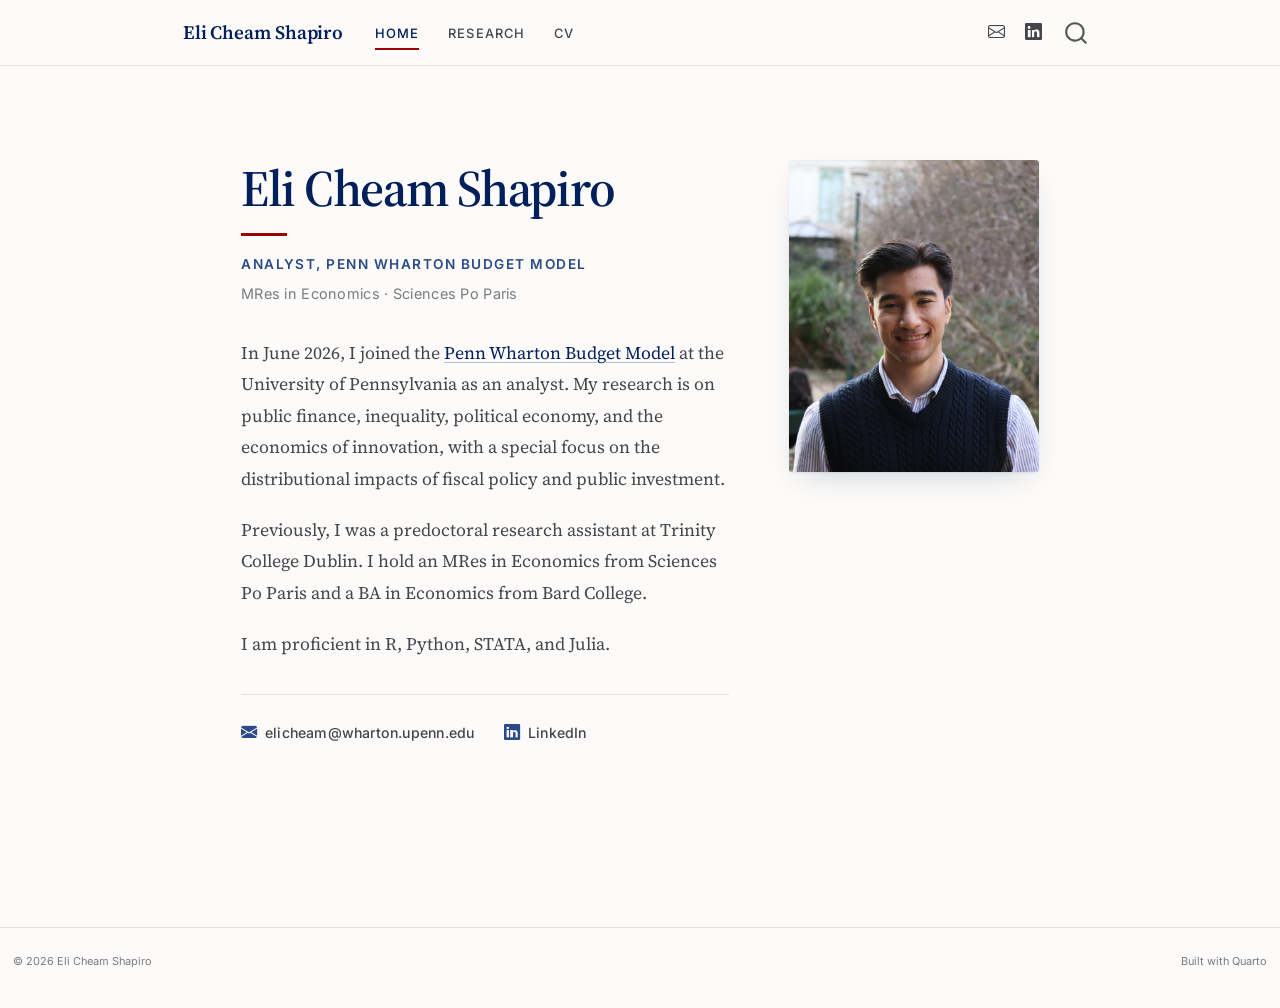
==== commit a3128918: "Swap energy economics for the economics of innovation in bio Co-Authored-By: Claude Opus 5 (1M conte" ====
--- a/docs/index.html
+++ b/docs/index.html
@@ -140,7 +140,7 @@
     <p class="about-bio">
       In June 2026, I joined the
       <a href="https://budgetmodel.wharton.upenn.edu/" target="_blank">Penn Wharton Budget Model</a>
-      at the University of Pennsylvania as an analyst. My research is on public finance, inequality, political economy, and energy economics, with a special focus on the distributional impacts of fiscal policy and public investment.
+      at the University of Pennsylvania as an analyst. My research is on public finance, inequality, political economy, and the economics of innovation, with a special focus on the distributional impacts of fiscal policy and public investment.
     </p>
 
     <p class="about-bio">
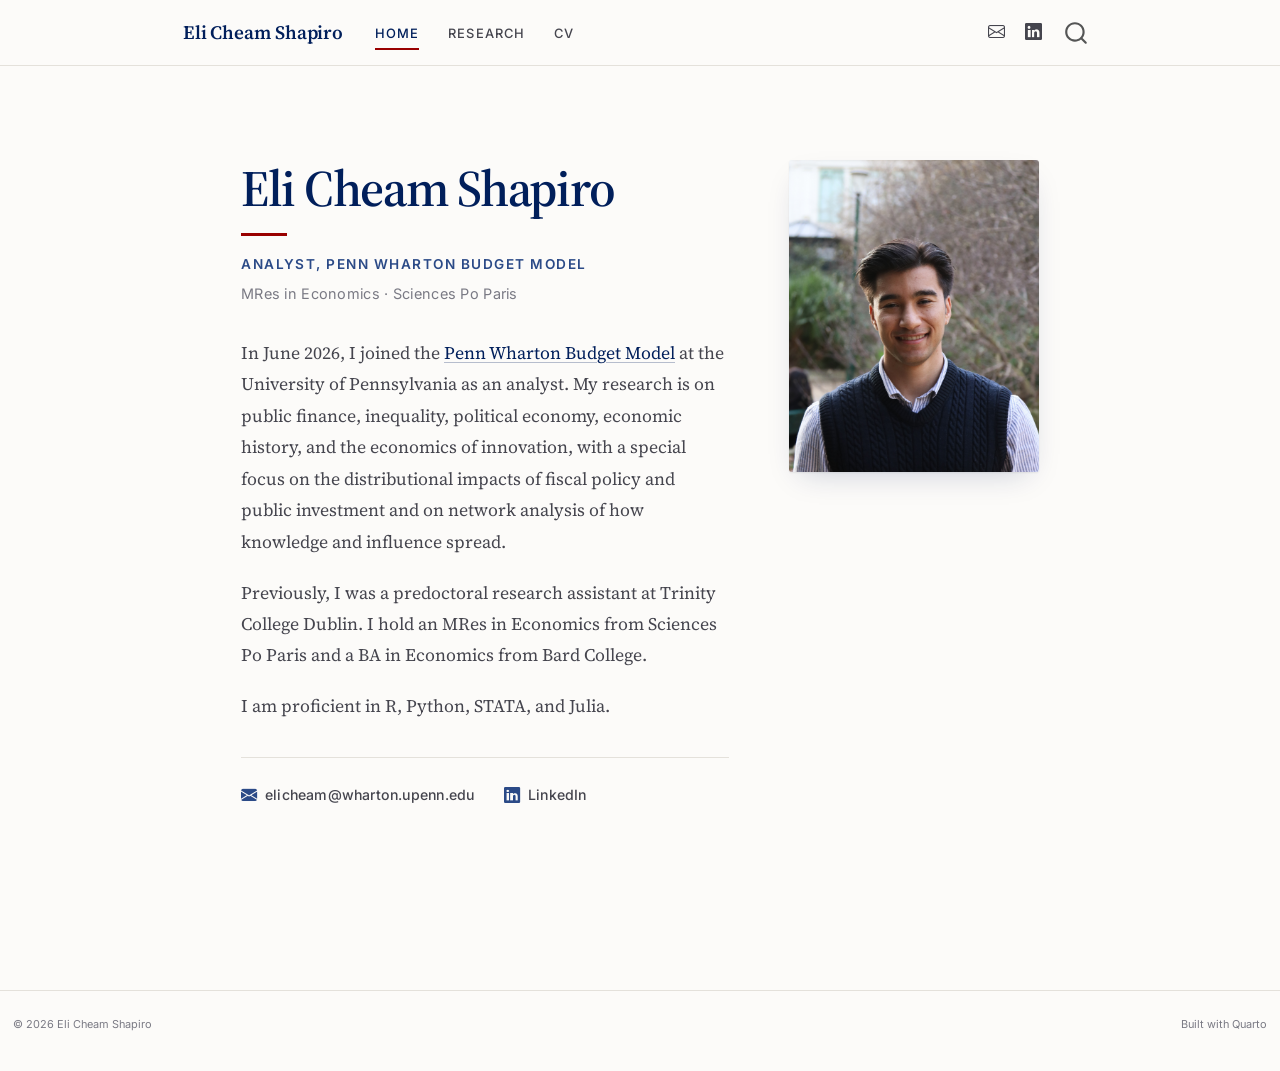
==== commit 718df3e5: "Update research interests, autocracy paper title, add PWBM patent-ownership WIP Co-Authored-By: Clau" ====
--- a/docs/index.html
+++ b/docs/index.html
@@ -140,7 +140,7 @@
     <p class="about-bio">
       In June 2026, I joined the
       <a href="https://budgetmodel.wharton.upenn.edu/" target="_blank">Penn Wharton Budget Model</a>
-      at the University of Pennsylvania as an analyst. My research is on public finance, inequality, political economy, and the economics of innovation, with a special focus on the distributional impacts of fiscal policy and public investment.
+      at the University of Pennsylvania as an analyst. My research is on public finance, inequality, political economy, economic history, and the economics of innovation, with a special focus on the distributional impacts of fiscal policy and public investment and on network analysis of how knowledge and influence spread.
     </p>
 
     <p class="about-bio">
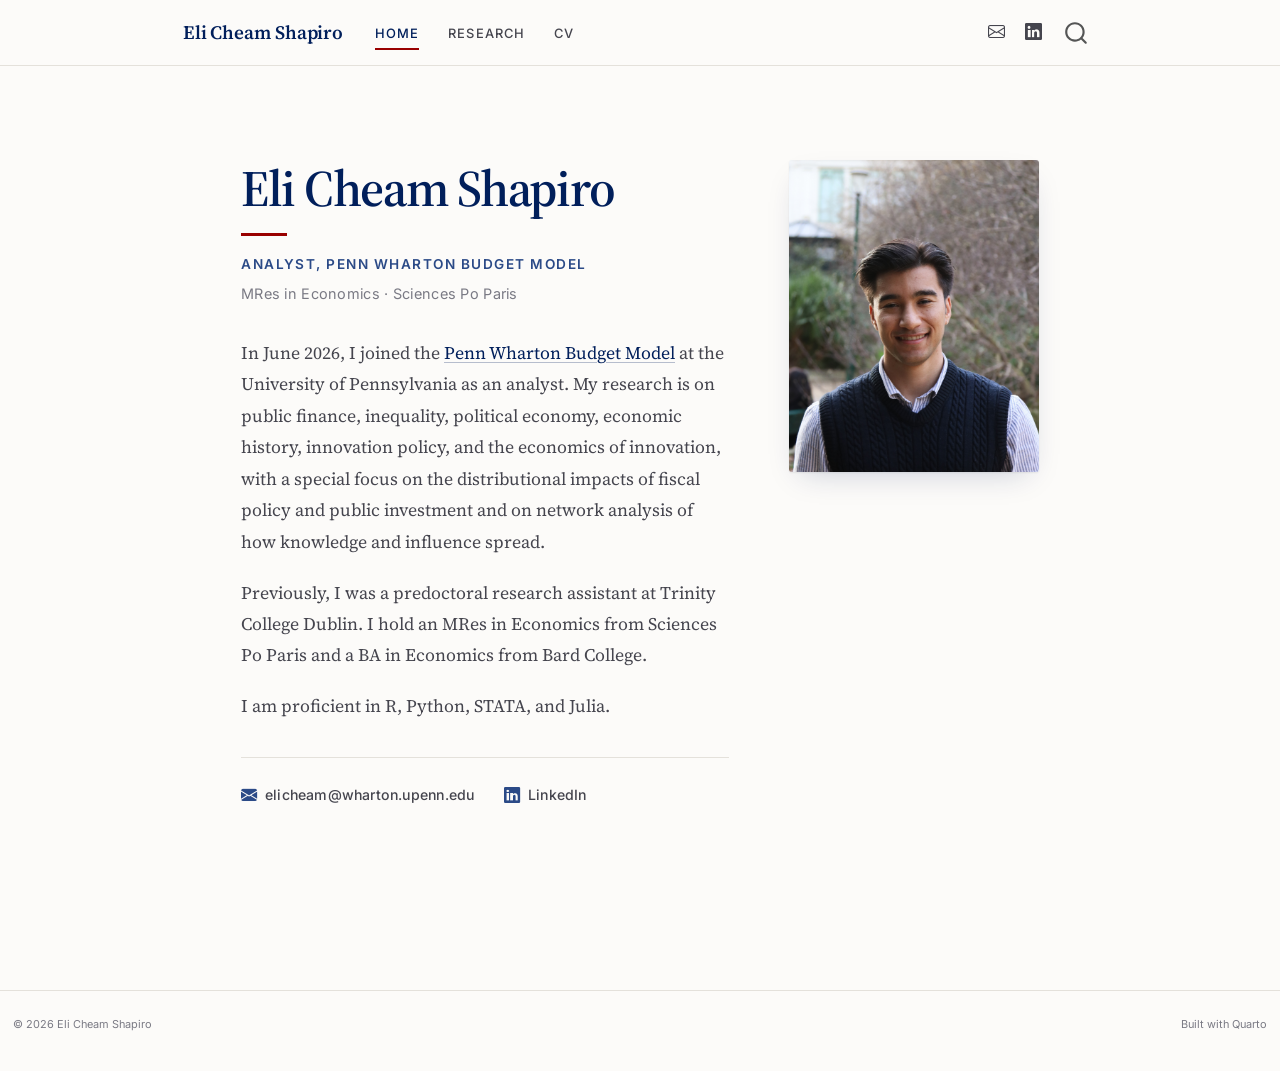
==== commit 46c076b0: "Add innovation policy to research interests Co-Authored-By: Claude Fable 5.1 <noreply@anthropic.com>" ====
--- a/docs/index.html
+++ b/docs/index.html
@@ -140,7 +140,7 @@
     <p class="about-bio">
       In June 2026, I joined the
       <a href="https://budgetmodel.wharton.upenn.edu/" target="_blank">Penn Wharton Budget Model</a>
-      at the University of Pennsylvania as an analyst. My research is on public finance, inequality, political economy, economic history, and the economics of innovation, with a special focus on the distributional impacts of fiscal policy and public investment and on network analysis of how knowledge and influence spread.
+      at the University of Pennsylvania as an analyst. My research is on public finance, inequality, political economy, economic history, innovation policy, and the economics of innovation, with a special focus on the distributional impacts of fiscal policy and public investment and on network analysis of how knowledge and influence spread.
     </p>
 
     <p class="about-bio">
